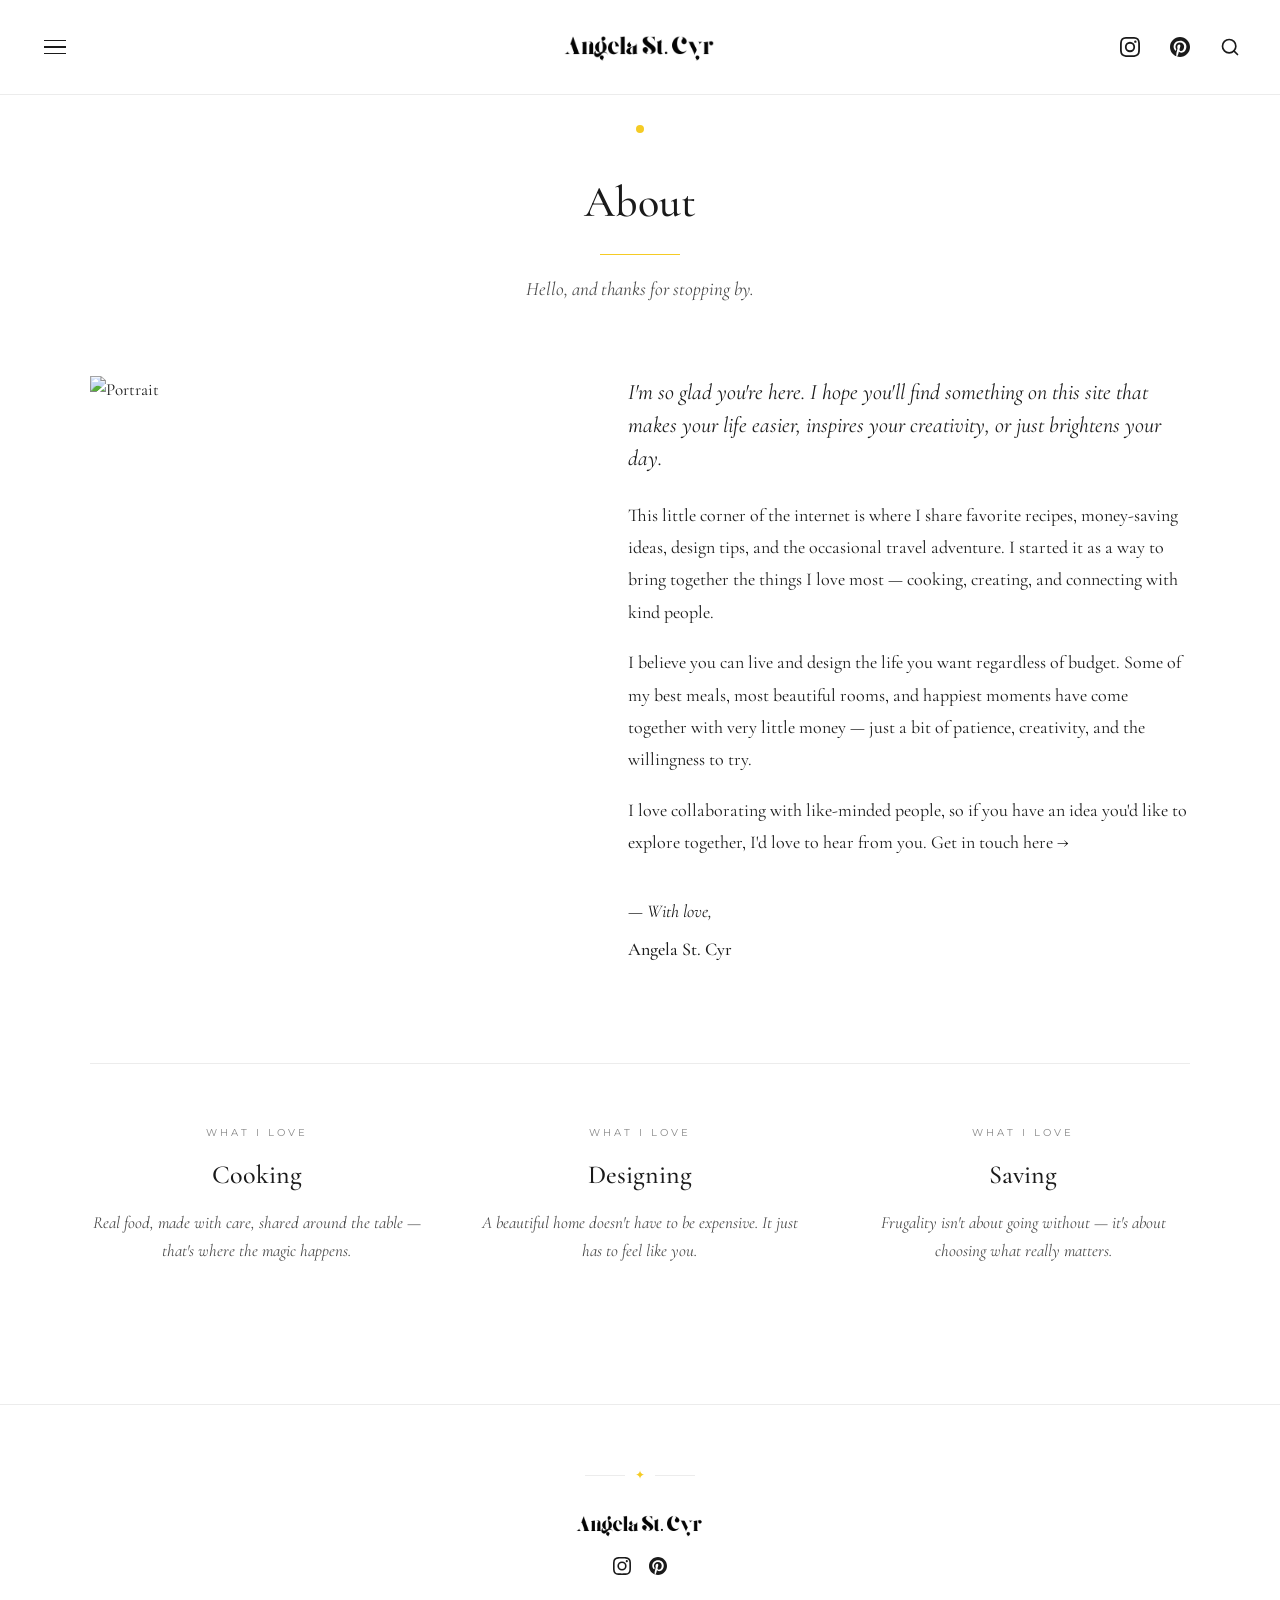
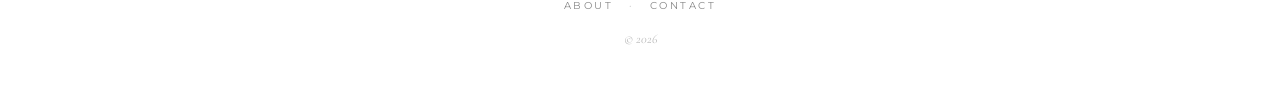
==== about.html @ c0035cd7 "first commit" ====
<!DOCTYPE html>
<html lang="en">
<head>
<meta charset="UTF-8">
<meta name="viewport" content="width=device-width, initial-scale=1.0">
<title>About — Angela St. Cyr</title>
<link rel="preconnect" href="https://fonts.googleapis.com">
<link rel="preconnect" href="https://fonts.gstatic.com" crossorigin>
<link href="https://fonts.googleapis.com/css2?family=Cormorant+Garamond:ital,wght@0,400;0,500;0,600;0,700;1,400;1,500&family=Montserrat:wght@300;400;500&display=swap" rel="stylesheet">
<link rel="stylesheet" href="css/style.css">
</head>
<body>

<div class="scroll-progress" id="scrollProgress"></div>

<header class="site-header">
  <button class="menu-toggle" onclick="openSideMenu()" aria-label="Open menu">
    <span></span><span></span><span></span>
  </button>
  <a href="index.html" data-site-logo class="site-logo">Beautiful Things</a>
  <div class="header-icons">
    <a data-social="instagram" href="#" target="_blank" rel="noopener" aria-label="Instagram">
      <svg width="20" height="20" viewBox="0 0 24 24" fill="currentColor">
        <path d="M12 2.163c3.204 0 3.584.012 4.85.07 3.252.148 4.771 1.691 4.919 4.919.058 1.265.069 1.645.069 4.849 0 3.205-.012 3.584-.069 4.849-.149 3.225-1.664 4.771-4.919 4.919-1.266.058-1.644.07-4.85.07-3.204 0-3.584-.012-4.849-.07-3.26-.149-4.771-1.699-4.919-4.92-.058-1.265-.07-1.644-.07-4.849 0-3.204.013-3.583.07-4.849.149-3.227 1.664-4.771 4.919-4.919 1.266-.057 1.645-.069 4.849-.069zM12 0C8.741 0 8.333.014 7.053.072 2.695.272.273 2.69.073 7.052.014 8.333 0 8.741 0 12c0 3.259.014 3.668.072 4.948.2 4.358 2.618 6.78 6.98 6.98C8.333 23.986 8.741 24 12 24c3.259 0 3.668-.014 4.948-.072 4.354-.2 6.782-2.618 6.979-6.98.059-1.28.073-1.689.073-4.948 0-3.259-.014-3.667-.072-4.947-.196-4.354-2.617-6.78-6.979-6.98C15.668.014 15.259 0 12 0zm0 5.838a6.162 6.162 0 100 12.324 6.162 6.162 0 000-12.324zM12 16a4 4 0 110-8 4 4 0 010 8zm6.406-11.845a1.44 1.44 0 100 2.881 1.44 1.44 0 000-2.881z"/>
      </svg>
    </a>
    <a data-social="pinterest" href="#" target="_blank" rel="noopener" aria-label="Pinterest">
      <svg width="20" height="20" viewBox="0 0 24 24" fill="currentColor">
        <path d="M12 0C5.373 0 0 5.372 0 12c0 5.084 3.163 9.426 7.627 11.174-.105-.949-.2-2.405.042-3.441.218-.937 1.407-5.965 1.407-5.965s-.359-.719-.359-1.782c0-1.668.967-2.914 2.171-2.914 1.023 0 1.518.769 1.518 1.69 0 1.029-.655 2.568-.994 3.995-.283 1.194.599 2.169 1.777 2.169 2.133 0 3.772-2.249 3.772-5.495 0-2.873-2.064-4.882-5.012-4.882-3.414 0-5.418 2.561-5.418 5.207 0 1.031.397 2.138.893 2.738.098.119.112.224.083.345l-.333 1.36c-.053.22-.174.267-.402.161-1.499-.698-2.436-2.889-2.436-4.649 0-3.785 2.75-7.262 7.929-7.262 4.163 0 7.398 2.967 7.398 6.931 0 4.136-2.607 7.464-6.227 7.464-1.216 0-2.359-.631-2.75-1.378l-.748 2.853c-.271 1.043-1.002 2.35-1.492 3.146C9.57 23.812 10.763 24 12 24c6.627 0 12-5.373 12-12S18.627 0 12 0z"/>
      </svg>
    </a>
    <a href="recipes.html" aria-label="Search">
      <svg width="20" height="20" viewBox="0 0 24 24" fill="none" stroke="currentColor" stroke-width="2" stroke-linecap="round" stroke-linejoin="round">
        <circle cx="11" cy="11" r="8"></circle>
        <line x1="21" y1="21" x2="16.65" y2="16.65"></line>
      </svg>
    </a>
  </div>
</header>

<section class="page-hero">
  <h1>About</h1>
  <div class="page-underline"></div>
  <p class="page-subtitle">Hello, and thanks for stopping by.</p>
</section>

<main class="about-main">
  <div class="about-layout">
    <div class="about-image">
      <img id="aboutImage" src="" alt="Portrait">
    </div>

    <div class="about-text">
      <p class="about-lead" id="aboutLead">
        I'm so glad you're here. I hope you'll find something on this site that makes your life easier, inspires your creativity, or just brightens your day.
      </p>

      <p>
        This little corner of the internet is where I share favorite recipes, money-saving ideas, design tips, and the occasional travel adventure. I started it as a way to bring together the things I love most — cooking, creating, and connecting with kind people.
      </p>

      <p>
        I believe you can live and design the life you want regardless of budget. Some of my best meals, most beautiful rooms, and happiest moments have come together with very little money — just a bit of patience, creativity, and the willingness to try.
      </p>

      <p>
        I love collaborating with like-minded people, so if you have an idea you'd like to explore together, I'd love to hear from you. <a href="contact.html">Get in touch here →</a>
      </p>

      <div class="about-signature">
        <p class="signature-text">— With love,</p>
        <p class="signature-name" id="signatureName">Angela</p>
      </div>
    </div>
  </div>

  <div class="about-values">
    <div class="value-item">
      <p class="value-eyebrow">what I love</p>
      <h3 class="value-title">Cooking</h3>
      <p class="value-text">Real food, made with care, shared around the table — that's where the magic happens.</p>
    </div>
    <div class="value-item">
      <p class="value-eyebrow">what I love</p>
      <h3 class="value-title">Designing</h3>
      <p class="value-text">A beautiful home doesn't have to be expensive. It just has to feel like you.</p>
    </div>
    <div class="value-item">
      <p class="value-eyebrow">what I love</p>
      <h3 class="value-title">Saving</h3>
      <p class="value-text">Frugality isn't about going without — it's about choosing what really matters.</p>
    </div>
  </div>
</main>

<footer class="site-footer">
  <div class="container">
    <div class="footer-ornament">
      <span class="line"></span>
      <span class="mark">✦</span>
      <span class="line"></span>
    </div>
    <p data-footer-logo class="footer-logo">Angela St. Cyr</p>
    <div class="footer-social">
      <a data-social="instagram" href="#" target="_blank" rel="noopener" aria-label="Instagram">
        <svg width="18" height="18" viewBox="0 0 24 24" fill="currentColor">
          <path d="M12 2.163c3.204 0 3.584.012 4.85.07 3.252.148 4.771 1.691 4.919 4.919.058 1.265.069 1.645.069 4.849 0 3.205-.012 3.584-.069 4.849-.149 3.225-1.664 4.771-4.919 4.919-1.266.058-1.644.07-4.85.07-3.204 0-3.584-.012-4.849-.07-3.26-.149-4.771-1.699-4.919-4.92-.058-1.265-.07-1.644-.07-4.849 0-3.204.013-3.583.07-4.849.149-3.227 1.664-4.771 4.919-4.919 1.266-.057 1.645-.069 4.849-.069zM12 0C8.741 0 8.333.014 7.053.072 2.695.272.273 2.69.073 7.052.014 8.333 0 8.741 0 12c0 3.259.014 3.668.072 4.948.2 4.358 2.618 6.78 6.98 6.98C8.333 23.986 8.741 24 12 24c3.259 0 3.668-.014 4.948-.072 4.354-.2 6.782-2.618 6.979-6.98.059-1.28.073-1.689.073-4.948 0-3.259-.014-3.667-.072-4.947-.196-4.354-2.617-6.78-6.979-6.98C15.668.014 15.259 0 12 0zm0 5.838a6.162 6.162 0 100 12.324 6.162 6.162 0 000-12.324zM12 16a4 4 0 110-8 4 4 0 010 8zm6.406-11.845a1.44 1.44 0 100 2.881 1.44 1.44 0 000-2.881z"/>
        </svg>
      </a>
      <a data-social="pinterest" href="#" target="_blank" rel="noopener" aria-label="Pinterest">
        <svg width="18" height="18" viewBox="0 0 24 24" fill="currentColor">
          <path d="M12 0C5.373 0 0 5.372 0 12c0 5.084 3.163 9.426 7.627 11.174-.105-.949-.2-2.405.042-3.441.218-.937 1.407-5.965 1.407-5.965s-.359-.719-.359-1.782c0-1.668.967-2.914 2.171-2.914 1.023 0 1.518.769 1.518 1.69 0 1.029-.655 2.568-.994 3.995-.283 1.194.599 2.169 1.777 2.169 2.133 0 3.772-2.249 3.772-5.495 0-2.873-2.064-4.882-5.012-4.882-3.414 0-5.418 2.561-5.418 5.207 0 1.031.397 2.138.893 2.738.098.119.112.224.083.345l-.333 1.36c-.053.22-.174.267-.402.161-1.499-.698-2.436-2.889-2.436-4.649 0-3.785 2.75-7.262 7.929-7.262 4.163 0 7.398 2.967 7.398 6.931 0 4.136-2.607 7.464-6.227 7.464-1.216 0-2.359-.631-2.75-1.378l-.748 2.853c-.271 1.043-1.002 2.35-1.492 3.146C9.57 23.812 10.763 24 12 24c6.627 0 12-5.373 12-12S18.627 0 12 0z"/>
        </svg>
      </a>
    </div>
    <div class="footer-links">
      <a href="about.html">About</a>
      <span class="footer-sep">·</span>
      <a href="contact.html">Contact</a>
    </div>
    <p class="footer-text">© 2026</p>
  </div>
</footer>

<script src="js/site.js"></script>
<script>injectSideMenu('about');</script>
<script>
fetch('recipes.json').then(r => r.json()).then(data => {
  const s = data.site || {};
  applySiteInfo(s);
  if (s.intro_image) document.getElementById('aboutImage').src = s.intro_image;
  if (s.author) document.getElementById('signatureName').textContent = s.author;
});
</script>

</body>
</html>
---- css/style.css ----
/* ===== Base ===== */
:root {
  --bg: #ffffff;
  --bg-soft: #f6f6f6;
  --text: #1a1a1a;
  --text-soft: #4a4a4a;
  --muted: #888;
  --soft: #bbb;
  --border: #ececec;
  --yellow: #f5cb24;
  --yellow-dark: #c9a206;
  --link: #4a9b9b;
  --serif: 'Cormorant Garamond', Georgia, 'Times New Roman', serif;
  --display: 'Cormorant Garamond', Georgia, serif;
  --sans: 'Montserrat', -apple-system, BlinkMacSystemFont, sans-serif;
}

/* ===== Page fade-in animation ===== */
@keyframes fadeInUp {
  from { opacity: 0; transform: translateY(8px); }
  to { opacity: 1; transform: translateY(0); }
}

@keyframes fadeIn {
  from { opacity: 0; }
  to { opacity: 1; }
}

@keyframes growUnderline {
  from { width: 0; }
  to { width: 60px; }
}

@keyframes floatBadge {
  0%, 100% { transform: translateY(0); }
  50% { transform: translateY(-6px); }
}

body {
  animation: fadeIn 0.6s ease-out;
}

/* ===== Scroll to top button ===== */
.scroll-top-btn {
  position: fixed;
  bottom: 30px;
  right: 30px;
  width: 44px;
  height: 44px;
  border-radius: 50%;
  background: var(--yellow);
  color: var(--text);
  border: none;
  cursor: pointer;
  display: flex;
  align-items: center;
  justify-content: center;
  box-shadow: 0 6px 20px rgba(245, 203, 36, 0.35);
  opacity: 0;
  pointer-events: none;
  transition: all 0.3s ease;
  z-index: 90;
}

.scroll-top-btn.visible {
  opacity: 1;
  pointer-events: auto;
}

.scroll-top-btn:hover {
  background: var(--yellow-dark);
  transform: translateY(-3px);
  box-shadow: 0 8px 22px rgba(201, 162, 6, 0.45);
}

/* ===== Scroll progress bar ===== */
.scroll-progress {
  position: fixed;
  top: 0;
  left: 0;
  height: 2px;
  background: var(--yellow);
  width: 0;
  z-index: 200;
  transition: width 0.1s ease-out;
}

/* ===== Decorative dotted divider ===== */
.dot-divider {
  display: flex;
  align-items: center;
  justify-content: center;
  gap: 8px;
  margin: 20px auto;
}

.dot-divider .dot {
  width: 5px;
  height: 5px;
  border-radius: 50%;
  background: var(--yellow);
}

.dot-divider .dot.outer {
  background: transparent;
  border: 1px solid var(--yellow);
}

.dot-divider .line {
  width: 50px;
  height: 1px;
  background: var(--border);
}

/* ===== Floating "Hi, I'm Angela" badge on home banner ===== */
.welcome-banner-image {
  position: relative;
}

.banner-badge {
  position: absolute;
  bottom: -28px;
  right: -10px;
  background: var(--yellow);
  color: var(--text);
  padding: 14px 22px;
  font-family: var(--display);
  font-size: 18px;
  font-weight: 500;
  font-style: italic;
  border-radius: 50%;
  width: 110px;
  height: 110px;
  display: flex;
  align-items: center;
  justify-content: center;
  text-align: center;
  line-height: 1.15;
  box-shadow: 0 8px 24px rgba(245, 203, 36, 0.35);
  animation: floatBadge 3.5s ease-in-out infinite;
  transform-origin: center;
  transition: transform 0.3s;
  z-index: 2;
}

.banner-badge:hover {
  animation-play-state: paused;
  transform: scale(1.05) rotate(-3deg);
}

/* ===== Decorative corner brackets on hero images ===== */
.intro-image-wrap {
  position: relative;
}

.intro-image-wrap::before,
.intro-image-wrap::after {
  content: "";
  position: absolute;
  width: 28px;
  height: 28px;
  border: 2px solid var(--yellow);
  z-index: 2;
  transition: all 0.4s ease;
}

.intro-image-wrap::before {
  top: -10px;
  left: -10px;
  border-right: none;
  border-bottom: none;
}

.intro-image-wrap::after {
  bottom: -10px;
  right: -10px;
  border-left: none;
  border-top: none;
}

.intro-image-wrap:hover::before {
  top: -14px;
  left: -14px;
  width: 36px;
  height: 36px;
}

.intro-image-wrap:hover::after {
  bottom: -14px;
  right: -14px;
  width: 36px;
  height: 36px;
}

/* ===== Quote mark behind blurbs ===== */
.intro-blurb,
.welcome-blurb,
.contact-lead {
  position: relative;
}

.intro-blurb::before,
.welcome-blurb::before {
  content: "";
  position: absolute;
  top: -10px;
  left: 50%;
  transform: translateX(-50%);
  width: 30px;
  height: 1px;
  background: var(--yellow);
  opacity: 0.6;
}

/* ===== Recipe card hover overlay with yellow accent ===== */
.recipe-card-image {
  position: relative;
}

.recipe-card-image::after {
  content: "";
  position: absolute;
  inset: 0;
  background: linear-gradient(180deg, transparent 60%, rgba(245, 203, 36, 0.15) 100%);
  opacity: 0;
  transition: opacity 0.4s;
  pointer-events: none;
}

.recipe-card:hover .recipe-card-image::after {
  opacity: 1;
}

.recipe-card-view-tag {
  position: absolute;
  bottom: 16px;
  left: 50%;
  transform: translate(-50%, 12px);
  background: var(--yellow);
  color: var(--text);
  padding: 7px 18px;
  font-family: var(--sans);
  font-size: 9px;
  letter-spacing: 2.5px;
  text-transform: uppercase;
  font-weight: 500;
  opacity: 0;
  transition: all 0.3s ease;
  white-space: nowrap;
  z-index: 1;
}

.recipe-card:hover .recipe-card-view-tag {
  opacity: 1;
  transform: translate(-50%, 0);
}

/* ===== Yellow side accent bar on tip box ===== */
.post-tip {
  position: relative;
  overflow: hidden;
}

.post-tip::before {
  content: "✦";
  position: absolute;
  top: 14px;
  right: 18px;
  color: var(--yellow);
  font-size: 18px;
  opacity: 0.7;
}

/* ===== Sidebar author name with yellow underline ===== */
.sidebar-author {
  position: relative;
  display: inline-block;
  padding-bottom: 8px;
}

.sidebar-author::after {
  content: "";
  position: absolute;
  bottom: 0;
  left: 0;
  width: 30px;
  height: 1.5px;
  background: var(--yellow);
}

/* ===== Decorative footer ornament ===== */
.footer-ornament {
  display: flex;
  justify-content: center;
  align-items: center;
  gap: 10px;
  margin-bottom: 24px;
}

.footer-ornament .line {
  width: 40px;
  height: 1px;
  background: var(--border);
}

.footer-ornament .mark {
  color: var(--yellow);
  font-size: 12px;
}

/* ===== Side menu yellow accent on hover ===== */
.side-menu-nav a {
  position: relative;
  padding: 4px 18px;
}

.side-menu-nav a::before {
  content: "";
  position: absolute;
  left: 0;
  top: 50%;
  transform: translateY(-50%);
  width: 0;
  height: 6px;
  background: var(--yellow);
  transition: width 0.3s ease;
  border-radius: 3px;
  opacity: 0;
}

.side-menu-nav a:hover::before,
.side-menu-nav a.active::before {
  width: 6px;
  opacity: 1;
}

/* ===== Flexible recipe sections ===== */
.post-description {
  font-family: var(--display);
  font-style: italic;
  font-size: 20px;
  color: var(--text-soft);
  margin-bottom: 30px;
  line-height: 1.5;
}

.post-paragraph {
  font-family: var(--display);
  font-size: 18px;
  line-height: 1.85;
  color: var(--text);
  margin-bottom: 22px;
}

.post-section-heading {
  font-family: var(--display);
  font-size: 24px;
  font-weight: 500;
  color: var(--text);
  margin: 32px 0 18px;
  padding-bottom: 8px;
  position: relative;
  display: inline-block;
}

.post-section-heading::after {
  content: "";
  position: absolute;
  bottom: 0;
  left: 0;
  width: 40px;
  height: 2px;
  background: var(--yellow);
}

.ingredients-list { list-style: none; margin: 0 0 26px; }

.instructions-list {
  list-style: none;
  counter-reset: none;
  margin: 0 0 26px;
}

/* Manual numbering since steps now span multiple lists */
.instructions-list li {
  padding: 14px 0 14px 44px;
  position: relative;
  font-size: 17px;
  line-height: 1.7;
  border-bottom: 1px solid var(--border);
  font-family: var(--display);
}

.instructions-list li::before {
  content: attr(data-step);
  position: absolute;
  left: 0;
  top: 16px;
  width: 28px;
  height: 28px;
  background: var(--yellow);
  color: var(--text);
  border-radius: 50%;
  display: flex;
  align-items: center;
  justify-content: center;
  font-family: var(--display);
  font-size: 14px;
  font-weight: 600;
}

/* ===== Tag chips at the bottom of recipes ===== */
.post-tags {
  margin-top: 36px;
  padding-top: 24px;
  border-top: 1px solid var(--border);
  display: flex;
  flex-wrap: wrap;
  gap: 8px;
}

.post-tag {
  font-family: var(--sans);
  font-size: 10px;
  letter-spacing: 2px;
  text-transform: uppercase;
  color: var(--text-soft);
  background: var(--bg-soft);
  padding: 6px 14px;
  border-radius: 20px;
  transition: all 0.2s;
}

.post-tag:hover {
  background: var(--yellow);
  color: var(--text);
}

/* ===== Section page-title underline animation ===== */
.page-underline,
.post-underline,
.intro-yellow-bar,
.recipe-card-underline {
  position: relative;
  overflow: hidden;
}

/* Subtle yellow shimmer on intro yellow-bar */
.intro-yellow-bar {
  width: 60px;
  height: 2px;
  background: var(--yellow);
  margin: 0 auto 40px;
  position: relative;
}

.intro-yellow-bar::after {
  content: "";
  position: absolute;
  top: 0;
  left: -100%;
  width: 100%;
  height: 100%;
  background: linear-gradient(90deg, transparent, rgba(255, 255, 255, 0.6), transparent);
  animation: shimmer 3s ease-in-out infinite;
}

@keyframes shimmer {
  0% { left: -100%; }
  60%, 100% { left: 100%; }
}

.intro-main > *,
.welcome-banner > *,
.feed-main,
.page-hero > *,
.about-main,
.contact-main,
#recipeMain > * {
  animation: fadeInUp 0.7s ease-out backwards;
}

.intro-main > *:nth-child(1) { animation-delay: 0.05s; }
.intro-main > *:nth-child(2) { animation-delay: 0.15s; }
.intro-main > *:nth-child(3) { animation-delay: 0.25s; }
.intro-main > *:nth-child(4) { animation-delay: 0.35s; }
.intro-main > *:nth-child(5) { animation-delay: 0.45s; }
.intro-main > *:nth-child(6) { animation-delay: 0.55s; }

* { box-sizing: border-box; margin: 0; padding: 0; }

body {
  font-family: var(--serif);
  background: var(--bg);
  color: var(--text);
  line-height: 1.7;
  font-size: 17px;
  font-weight: 400;
  -webkit-font-smoothing: antialiased;
}

.container {
  max-width: 1280px;
  margin: 0 auto;
  padding: 0 40px;
}

a { color: var(--text); text-decoration: none; transition: color 0.2s; }
a:hover { color: var(--yellow-dark); }

img { max-width: 100%; display: block; }

/* ===== Yellow accent helpers ===== */
.recipe-card:hover .recipe-card-underline {
  width: 80px;
  background: var(--yellow);
}
.recipe-card-underline {
  transition: width 0.3s ease;
}
.recipe-card:hover .recipe-card-title {
  color: var(--yellow-dark);
}
.recipe-card-title { transition: color 0.2s; }

/* ===== Site Header (hamburger + logo + icons) ===== */
.site-header {
  background: var(--bg);
  padding: 28px 36px;
  display: grid;
  grid-template-columns: 1fr auto 1fr;
  align-items: center;
  position: sticky;
  top: 0;
  z-index: 50;
  border-bottom: 1px solid var(--border);
}

.menu-toggle {
  background: none;
  border: none;
  cursor: pointer;
  padding: 8px;
  display: flex;
  flex-direction: column;
  gap: 5px;
  width: 32px;
  justify-self: start;
}

.menu-toggle span {
  display: block;
  width: 22px;
  height: 1.5px;
  background: var(--text);
  transition: all 0.3s;
}

.site-logo {
  text-align: center;
  line-height: 1;
  display: flex;
  align-items: center;
  justify-content: center;
}

.site-logo img {
  max-height: 38px;
  width: auto;
  display: block;
}

.header-icons {
  display: flex;
  gap: 22px;
  align-items: center;
  justify-self: end;
}

.header-icons a, .header-icons button {
  color: var(--text);
  background: none;
  border: none;
  cursor: pointer;
  padding: 4px;
  display: flex;
  align-items: center;
  transition: color 0.2s;
}

.header-icons a:hover, .header-icons button:hover {
  color: var(--yellow-dark);
}

/* ===== Slide-out Side Menu ===== */
.side-menu {
  position: fixed;
  top: 0;
  left: 0;
  height: 100vh;
  width: min(780px, 100vw);
  background: var(--bg);
  z-index: 100;
  transform: translateX(-100%);
  transition: transform 0.4s cubic-bezier(0.77, 0, 0.175, 1);
  display: flex;
  flex-direction: column;
  overflow-y: auto;
}

.side-menu.open { transform: translateX(0); }

.side-menu-overlay {
  position: fixed;
  inset: 0;
  background: rgba(0, 0, 0, 0.3);
  z-index: 99;
  opacity: 0;
  pointer-events: none;
  transition: opacity 0.4s;
}

.side-menu-overlay.open {
  opacity: 1;
  pointer-events: auto;
}

.side-menu-close {
  background: none;
  border: none;
  cursor: pointer;
  font-size: 30px;
  color: var(--text);
  padding: 4px 12px;
  margin: 26px 0 0 26px;
  font-family: inherit;
  font-weight: 300;
  line-height: 1;
  align-self: flex-start;
  transition: color 0.2s;
}

.side-menu-close:hover { color: var(--yellow-dark); }

.side-menu-body {
  flex: 1;
  display: grid;
  grid-template-columns: 1fr 1fr;
  gap: 40px;
  padding: 30px 40px 40px;
  align-items: center;
}

.side-menu-nav {
  display: flex;
  flex-direction: column;
  align-items: center;
  justify-content: center;
  gap: 18px;
}

.side-menu-nav a {
  font-family: var(--display);
  font-size: 26px;
  font-weight: 400;
  color: var(--text);
  letter-spacing: 0.3px;
  transition: color 0.2s;
}

.side-menu-nav a:hover, .side-menu-nav a.active {
  color: var(--yellow-dark);
}

/* About card on the right side of the menu */
.side-menu-about {
  display: flex;
  flex-direction: column;
  align-items: center;
  text-align: center;
  padding: 0 10px;
}

.side-menu-about-image {
  width: 100%;
  max-width: 240px;
  aspect-ratio: 1 / 1;
  overflow: hidden;
  border-radius: 50%;
  margin-bottom: 22px;
  background: var(--bg-soft);
}

.side-menu-about-image img {
  width: 100%;
  height: 100%;
  object-fit: cover;
}

.side-menu-about-name {
  font-family: var(--display);
  font-size: 22px;
  font-weight: 500;
  color: var(--text);
  margin-bottom: 4px;
}

.side-menu-about-eyebrow {
  font-family: var(--sans);
  font-size: 10px;
  letter-spacing: 3px;
  text-transform: uppercase;
  color: var(--muted);
  margin-bottom: 14px;
}

.side-menu-about-bio {
  font-family: var(--display);
  font-style: italic;
  font-size: 15px;
  line-height: 1.55;
  color: var(--text-soft);
  margin-bottom: 18px;
  max-width: 240px;
}

.side-menu-about-yellow-bar {
  width: 40px;
  height: 2px;
  background: var(--yellow);
  margin-bottom: 18px;
}

.side-menu-about-links {
  display: flex;
  flex-direction: column;
  gap: 8px;
  margin-top: 4px;
}

.side-menu-about-links a {
  font-family: var(--sans);
  font-size: 10px;
  letter-spacing: 2.5px;
  text-transform: uppercase;
  color: var(--text);
  border-bottom: 1px solid transparent;
  padding-bottom: 2px;
  transition: all 0.2s;
}

.side-menu-about-links a:hover {
  color: var(--yellow-dark);
  border-color: var(--yellow);
}

.side-menu-about-social {
  display: flex;
  gap: 14px;
  margin-top: 14px;
}

.side-menu-about-social a {
  color: var(--text);
  display: flex;
  transition: color 0.2s;
}

.side-menu-about-social a:hover { color: var(--yellow-dark); }

/* ===== Intro / Splash Page ===== */
.intro-page {
  background: var(--bg);
  min-height: 100vh;
  display: flex;
  flex-direction: column;
}

.intro-header {
  padding: 36px 40px 0;
  text-align: center;
}

.intro-logo {
  display: inline-flex;
  align-items: center;
  justify-content: center;
  line-height: 1;
}

.intro-logo img {
  max-height: 60px;
  width: auto;
  max-width: 90vw;
  display: block;
}

.intro-logo .logo-amp {
  font-style: italic;
  font-weight: 400;
}

.intro-main {
  flex: 1;
  display: flex;
  flex-direction: column;
  align-items: center;
  justify-content: center;
  padding: 60px 40px;
  text-align: center;
}

.intro-image-wrap {
  max-width: 920px;
  width: 100%;
  margin-bottom: 50px;
}

.intro-image {
  width: 100%;
  aspect-ratio: 16 / 10;
  overflow: hidden;
}

.intro-image img {
  width: 100%;
  height: 100%;
  object-fit: cover;
}

.intro-greeting {
  font-family: var(--display);
  font-size: 38px;
  font-weight: 500;
  color: var(--text);
  margin-bottom: 24px;
  line-height: 1.2;
}

.intro-blurb {
  font-family: var(--display);
  font-size: 19px;
  line-height: 1.7;
  color: var(--text-soft);
  max-width: 640px;
  margin: 0 auto 40px;
  font-weight: 400;
}

.intro-search {
  display: flex;
  align-items: center;
  border-bottom: 1px solid var(--text);
  padding: 6px 0;
  max-width: 420px;
  width: 100%;
  margin: 0 auto 50px;
}

.intro-search input {
  flex: 1;
  border: none;
  outline: none;
  background: transparent;
  font-family: var(--serif);
  font-size: 17px;
  padding: 8px 0;
  color: var(--text);
}

.intro-search input::placeholder {
  color: var(--muted);
  font-style: italic;
}

.intro-search button {
  background: none;
  border: none;
  color: var(--text);
  cursor: pointer;
  padding: 6px;
  display: flex;
}

.enter-button {
  display: inline-block;
  font-family: var(--sans);
  font-size: 11px;
  letter-spacing: 3px;
  text-transform: uppercase;
  color: var(--text);
  background: var(--yellow);
  border: 1px solid var(--yellow);
  padding: 16px 44px;
  margin-bottom: 50px;
  transition: all 0.25s;
  font-weight: 500;
}

.enter-button:hover {
  background: var(--yellow-dark);
  border-color: var(--yellow-dark);
  color: var(--text);
  letter-spacing: 4px;
}

.intro-social {
  display: flex;
  justify-content: center;
  gap: 22px;
  margin-bottom: 30px;
}

.intro-social a {
  color: var(--text);
  display: flex;
  transition: color 0.2s;
}

.intro-social a:hover { color: var(--yellow-dark); }

/* ===== Welcome Banner (home page top) ===== */
.welcome-banner {
  text-align: center;
  padding: 60px 40px 50px;
  background: var(--bg);
}

.welcome-banner-image {
  max-width: 720px;
  margin: 0 auto 36px;
  aspect-ratio: 16 / 8;
  overflow: hidden;
}

.welcome-banner-image img {
  width: 100%;
  height: 100%;
  object-fit: cover;
}

.welcome-greeting {
  font-family: var(--display);
  font-size: 30px;
  font-weight: 500;
  margin-bottom: 16px;
  color: var(--text);
}

.welcome-blurb {
  font-family: var(--display);
  font-size: 18px;
  line-height: 1.7;
  color: var(--text-soft);
  max-width: 600px;
  margin: 0 auto;
}

/* ===== Filter Bar ===== */
.filter-bar {
  padding: 30px 0 50px;
  text-align: center;
}

.search-bar {
  position: relative;
  max-width: 420px;
  margin: 0 auto 22px;
}

.search-bar input {
  width: 100%;
  padding: 12px 40px 12px 18px;
  border: none;
  border-bottom: 1px solid var(--text);
  background: transparent;
  font-family: var(--serif);
  font-size: 16px;
  color: var(--text);
  outline: none;
}

.search-bar input::placeholder {
  color: var(--muted);
  font-style: italic;
}

.search-icon {
  position: absolute;
  right: 8px;
  top: 50%;
  transform: translateY(-50%);
  color: var(--text);
  pointer-events: none;
}

.category-filters {
  display: flex;
  flex-wrap: wrap;
  justify-content: center;
  gap: 6px;
}

.filter-chip {
  background: transparent;
  border: 1px solid var(--border);
  padding: 6px 16px;
  font-family: var(--sans);
  font-size: 10px;
  letter-spacing: 2.5px;
  text-transform: uppercase;
  color: var(--muted);
  cursor: pointer;
  transition: all 0.2s;
}

.filter-chip:hover { border-color: var(--yellow); color: var(--text); }
.filter-chip.active { background: var(--yellow); border-color: var(--yellow); color: var(--text); }

/* ===== Recipe Grid (3-column square images) ===== */
.feed-main {
  padding: 20px 40px 100px;
}

.recipe-grid {
  display: grid;
  grid-template-columns: repeat(3, 1fr);
  gap: 60px 40px;
  max-width: 1280px;
  margin: 0 auto;
}

.recipe-card {
  display: flex;
  flex-direction: column;
  text-align: center;
  cursor: pointer;
}

.recipe-card-image {
  width: 100%;
  aspect-ratio: 1 / 1;
  overflow: hidden;
  margin-bottom: 24px;
  background: var(--bg-soft);
}

.recipe-card-image img {
  width: 100%;
  height: 100%;
  object-fit: cover;
  transition: transform 0.6s ease;
}

.recipe-card:hover .recipe-card-image img {
  transform: scale(1.03);
}

.recipe-card-title {
  font-family: var(--display);
  font-size: 24px;
  font-weight: 500;
  line-height: 1.25;
  color: var(--text);
  margin-bottom: 14px;
  padding: 0 10px;
}

.recipe-card-underline {
  width: 60px;
  height: 1.5px;
  background: var(--yellow);
  margin: 0 auto 14px;
}

.recipe-card-category {
  font-family: var(--sans);
  font-size: 10px;
  letter-spacing: 2.5px;
  text-transform: uppercase;
  color: var(--text);
  font-weight: 400;
}

.no-results {
  text-align: center;
  font-family: var(--display);
  font-style: italic;
  font-size: 20px;
  color: var(--muted);
  padding: 60px 0;
  grid-column: 1 / -1;
}

/* ===== Single Post Page ===== */
.post-hero {
  width: 100%;
  max-height: 70vh;
  overflow: hidden;
  background: var(--bg-soft);
  position: relative;
}

.post-hero::before,
.post-hero::after {
  content: "";
  position: absolute;
  width: 50px;
  height: 4px;
  background: var(--yellow);
  z-index: 2;
}

.post-hero::before {
  top: 24px;
  left: 24px;
}

.post-hero::after {
  bottom: 24px;
  right: 24px;
}

.post-hero img {
  width: 100%;
  max-height: 70vh;
  object-fit: cover;
  display: block;
}

.post-title-block {
  text-align: center;
  padding: 50px 40px 30px;
  max-width: 900px;
  margin: 0 auto;
}

.post-title-block h1 {
  font-family: var(--display);
  font-size: 44px;
  font-weight: 500;
  line-height: 1.2;
  color: var(--text);
  margin-bottom: 18px;
}

.post-title-block .post-underline {
  width: 80px;
  height: 1.5px;
  background: var(--yellow);
  margin: 0 auto 18px;
}

.post-title-block .post-category {
  font-family: var(--sans);
  font-size: 11px;
  letter-spacing: 3px;
  text-transform: uppercase;
  color: var(--text);
}

.post-body {
  display: grid;
  grid-template-columns: 1fr 280px;
  gap: 80px;
  max-width: 1100px;
  margin: 0 auto;
  padding: 30px 40px 80px;
}

.post-content {
  font-family: var(--display);
  font-size: 18px;
  line-height: 1.85;
  color: var(--text);
}

.post-content p { margin-bottom: 18px; }

.post-meta-row {
  display: flex;
  gap: 24px;
  margin-bottom: 36px;
  padding-bottom: 24px;
  border-bottom: 1px solid var(--border);
  flex-wrap: wrap;
}

.post-meta-item {
  font-family: var(--sans);
  font-size: 11px;
  letter-spacing: 2px;
  text-transform: uppercase;
  color: var(--muted);
}

.post-meta-item strong {
  color: var(--text);
  font-weight: 500;
}

.ingredients-list li {
  padding: 8px 0;
  border-bottom: 1px solid var(--border);
  font-size: 16px;
  color: var(--text);
  font-family: var(--display);
}

.post-tip {
  margin: 30px 0;
  padding: 22px 26px;
  background: var(--bg-soft);
  border-left: 2px solid var(--yellow);
}

.post-tip-label {
  font-family: var(--sans);
  font-size: 10px;
  letter-spacing: 3px;
  text-transform: uppercase;
  color: var(--text);
  margin-bottom: 8px;
}

.post-tip-text {
  font-family: var(--display);
  font-style: italic;
  font-size: 17px;
  color: var(--text);
  line-height: 1.6;
}

/* ===== Post Sidebar (Most Recent Posts) ===== */
.post-sidebar {
  font-family: var(--display);
}

.sidebar-author {
  font-family: var(--display);
  font-size: 19px;
  color: var(--link);
  font-weight: 500;
  margin-bottom: 30px;
}

.sidebar-section-title {
  font-family: var(--display);
  font-size: 22px;
  font-weight: 500;
  color: var(--text);
  margin-bottom: 22px;
}

.sidebar-recent {
  display: flex;
  flex-direction: column;
  gap: 22px;
}

.sidebar-recent-item {
  display: block;
}

.sidebar-recent-image {
  width: 100%;
  aspect-ratio: 4 / 3;
  overflow: hidden;
  margin-bottom: 12px;
  background: var(--bg-soft);
}

.sidebar-recent-image img {
  width: 100%;
  height: 100%;
  object-fit: cover;
  transition: transform 0.5s;
}

.sidebar-recent-item:hover .sidebar-recent-image img {
  transform: scale(1.03);
}

.sidebar-recent-title {
  font-family: var(--display);
  font-size: 16px;
  font-weight: 500;
  color: var(--text);
  line-height: 1.3;
  margin-bottom: 6px;
}

.sidebar-recent-category {
  font-family: var(--sans);
  font-size: 9px;
  letter-spacing: 2px;
  text-transform: uppercase;
  color: var(--muted);
}

.sidebar-recent-item:hover .sidebar-recent-title {
  color: var(--link);
}

/* About / Contact pages */
.page-hero {
  text-align: center;
  padding: 70px 40px 40px;
  position: relative;
}

.page-hero::before {
  content: "";
  position: absolute;
  top: 30px;
  left: 50%;
  transform: translateX(-50%);
  width: 8px;
  height: 8px;
  background: var(--yellow);
  border-radius: 50%;
}

.page-hero h1 {
  font-family: var(--display);
  font-size: 44px;
  font-weight: 500;
  margin-bottom: 14px;
  color: var(--text);
}

.page-hero .page-underline {
  width: 80px;
  height: 1.5px;
  background: var(--yellow);
  margin: 0 auto 18px;
}

.page-hero .page-subtitle {
  font-family: var(--display);
  font-style: italic;
  font-size: 19px;
  color: var(--text-soft);
  max-width: 600px;
  margin: 0 auto;
}

/* About page */
.about-main { padding: 30px 40px 80px; }

.about-layout {
  display: grid;
  grid-template-columns: 1fr 1.2fr;
  gap: 70px;
  max-width: 1100px;
  margin: 0 auto;
  align-items: start;
}

.about-image {
  aspect-ratio: 4 / 5;
  overflow: hidden;
}

.about-image img { width: 100%; height: 100%; object-fit: cover; }

.about-text { font-family: var(--display); }

.about-text p {
  margin-bottom: 18px;
  font-size: 18px;
  color: var(--text);
  line-height: 1.8;
}

.about-text .about-lead {
  font-family: var(--display);
  font-size: 22px;
  font-style: italic;
  color: var(--text);
  margin-bottom: 24px;
  line-height: 1.5;
}

.about-signature { margin-top: 36px; }

.signature-text {
  font-family: var(--display);
  font-style: italic;
  color: var(--muted);
  font-size: 17px;
  margin-bottom: 6px !important;
}

.signature-name {
  font-family: var(--display);
  font-size: 28px;
  font-weight: 500;
  color: var(--text);
  line-height: 1;
}

.about-values {
  max-width: 1100px;
  margin: 80px auto 0;
  padding-top: 60px;
  border-top: 1px solid var(--border);
  display: grid;
  grid-template-columns: repeat(3, 1fr);
  gap: 50px;
  text-align: center;
}

.value-eyebrow {
  font-family: var(--sans);
  font-size: 10px;
  letter-spacing: 3px;
  text-transform: uppercase;
  color: var(--muted);
  margin-bottom: 12px;
}

.value-title {
  font-family: var(--display);
  font-size: 26px;
  font-weight: 500;
  color: var(--text);
  margin-bottom: 12px;
}

.value-text {
  font-family: var(--display);
  font-style: italic;
  font-size: 17px;
  color: var(--text-soft);
  line-height: 1.6;
}

/* Contact page */
.contact-main { padding: 30px 40px 80px; }

.contact-layout {
  display: grid;
  grid-template-columns: 1fr 1.3fr;
  gap: 70px;
  max-width: 1100px;
  margin: 0 auto;
}

.contact-lead {
  font-family: var(--display);
  font-size: 19px;
  font-style: italic;
  color: var(--text-soft);
  line-height: 1.6;
  margin-bottom: 36px;
}

.contact-info { display: flex; flex-direction: column; gap: 22px; }

.contact-info-item {
  padding-bottom: 18px;
  border-bottom: 1px solid var(--border);
}

.contact-label {
  font-family: var(--sans);
  font-size: 10px;
  letter-spacing: 3px;
  text-transform: uppercase;
  color: var(--muted);
  margin-bottom: 6px;
}

.contact-value {
  font-family: var(--display);
  font-size: 18px;
  color: var(--text);
}

.contact-value a {
  color: var(--text);
  border-bottom: 1px solid var(--text);
  padding-bottom: 1px;
}

.contact-value a:hover { color: var(--yellow-dark); border-color: var(--yellow); }

.contact-form {
  background: var(--bg);
  padding: 0;
}

.form-group { margin-bottom: 20px; }

.form-group label {
  display: block;
  font-family: var(--sans);
  font-size: 10px;
  letter-spacing: 2.5px;
  text-transform: uppercase;
  color: var(--muted);
  margin-bottom: 8px;
}

.form-group input,
.form-group select,
.form-group textarea {
  width: 100%;
  padding: 12px 14px;
  border: 1px solid var(--border);
  background: var(--bg);
  font-family: var(--serif);
  font-size: 16px;
  color: var(--text);
  outline: none;
  transition: border-color 0.2s;
}

.form-group select {
  cursor: pointer;
  appearance: none;
  background-image: url("data:image/svg+xml,%3Csvg xmlns='http://www.w3.org/2000/svg' width='12' height='8' viewBox='0 0 12 8'%3E%3Cpath fill='%23888' d='M6 8L0 0h12z'/%3E%3C/svg%3E");
  background-repeat: no-repeat;
  background-position: right 14px center;
  padding-right: 36px;
}

.form-group textarea { resize: vertical; min-height: 130px; }

.form-group input:focus,
.form-group select:focus,
.form-group textarea:focus {
  border-color: var(--text);
}

.contact-submit {
  font-family: var(--sans);
  font-size: 11px;
  letter-spacing: 3px;
  text-transform: uppercase;
  color: var(--text);
  background: var(--yellow);
  border: 1px solid var(--yellow);
  padding: 14px 36px;
  cursor: pointer;
  transition: all 0.25s;
  font-weight: 500;
}

.contact-submit:hover {
  background: var(--yellow-dark);
  border-color: var(--yellow-dark);
  letter-spacing: 4px;
}

.form-note {
  margin-top: 16px;
  font-family: var(--display);
  font-style: italic;
  font-size: 14px;
  color: var(--muted);
}

/* ===== Footer ===== */
.site-footer {
  background: var(--bg);
  padding: 60px 0 40px;
  text-align: center;
  margin-top: 60px;
  border-top: 1px solid var(--border);
}

.footer-logo {
  display: flex;
  justify-content: center;
  margin-bottom: 16px;
  line-height: 1;
}

.footer-logo img {
  max-height: 32px;
  width: auto;
  display: block;
}

.footer-logo .logo-amp {
  font-style: italic;
  font-weight: 400;
}

.footer-social {
  display: flex;
  justify-content: center;
  gap: 18px;
  margin-bottom: 22px;
}

.footer-social a {
  color: var(--text);
  display: flex;
  transition: color 0.2s;
}

.footer-social a:hover { color: var(--yellow-dark); }

.footer-links {
  font-family: var(--sans);
  font-size: 10px;
  letter-spacing: 2.5px;
  text-transform: uppercase;
  color: var(--muted);
  margin-bottom: 14px;
}

.footer-links a { color: var(--muted); }
.footer-links a:hover { color: var(--text); }

.footer-sep { margin: 0 10px; color: var(--soft); }

.footer-text {
  font-family: var(--display);
  font-style: italic;
  font-size: 13px;
  color: var(--soft);
}

.back-link {
  display: inline-block;
  font-family: var(--sans);
  font-size: 11px;
  letter-spacing: 3px;
  text-transform: uppercase;
  color: var(--text);
  margin: 30px 0;
  border-bottom: 1px solid var(--text);
  padding-bottom: 3px;
}

.back-link:hover { color: var(--yellow-dark); border-color: var(--yellow); }

/* ===== Responsive ===== */
@media (max-width: 900px) {
  .recipe-grid { grid-template-columns: repeat(2, 1fr); gap: 40px 28px; }
  .post-body { grid-template-columns: 1fr; gap: 50px; }
  .about-layout { grid-template-columns: 1fr; gap: 40px; }
  .about-values { grid-template-columns: 1fr; gap: 40px; }
  .contact-layout { grid-template-columns: 1fr; gap: 40px; }
}

@media (max-width: 600px) {
  .site-header { padding: 20px 20px; }
  .site-logo img { max-height: 28px; }
  .header-icons { gap: 14px; }

  .intro-logo img { max-height: 44px; }
  .intro-greeting { font-size: 26px; }
  .intro-blurb { font-size: 17px; }
  .intro-image-wrap { margin-bottom: 36px; }

  .welcome-greeting { font-size: 24px; }
  .welcome-blurb { font-size: 16px; }

  .recipe-grid { grid-template-columns: 1fr; gap: 40px; }
  .recipe-card-title { font-size: 22px; }

  .post-title-block h1 { font-size: 30px; }
  .post-title-block { padding: 36px 20px 20px; }
  .post-body { padding: 20px 20px 60px; gap: 40px; }

  .page-hero h1 { font-size: 32px; }
  .container { padding: 0 20px; }
  .feed-main { padding: 20px 20px 60px; }
  .about-main, .contact-main { padding: 30px 20px 60px; }

  .side-menu-body {
    grid-template-columns: 1fr;
    gap: 30px;
    padding: 20px 30px 40px;
  }
  .side-menu-about { order: -1; }
  .side-menu-about-image { max-width: 160px; }
  .side-menu-nav a { font-size: 22px; }
  .side-menu-nav { gap: 14px; }
}
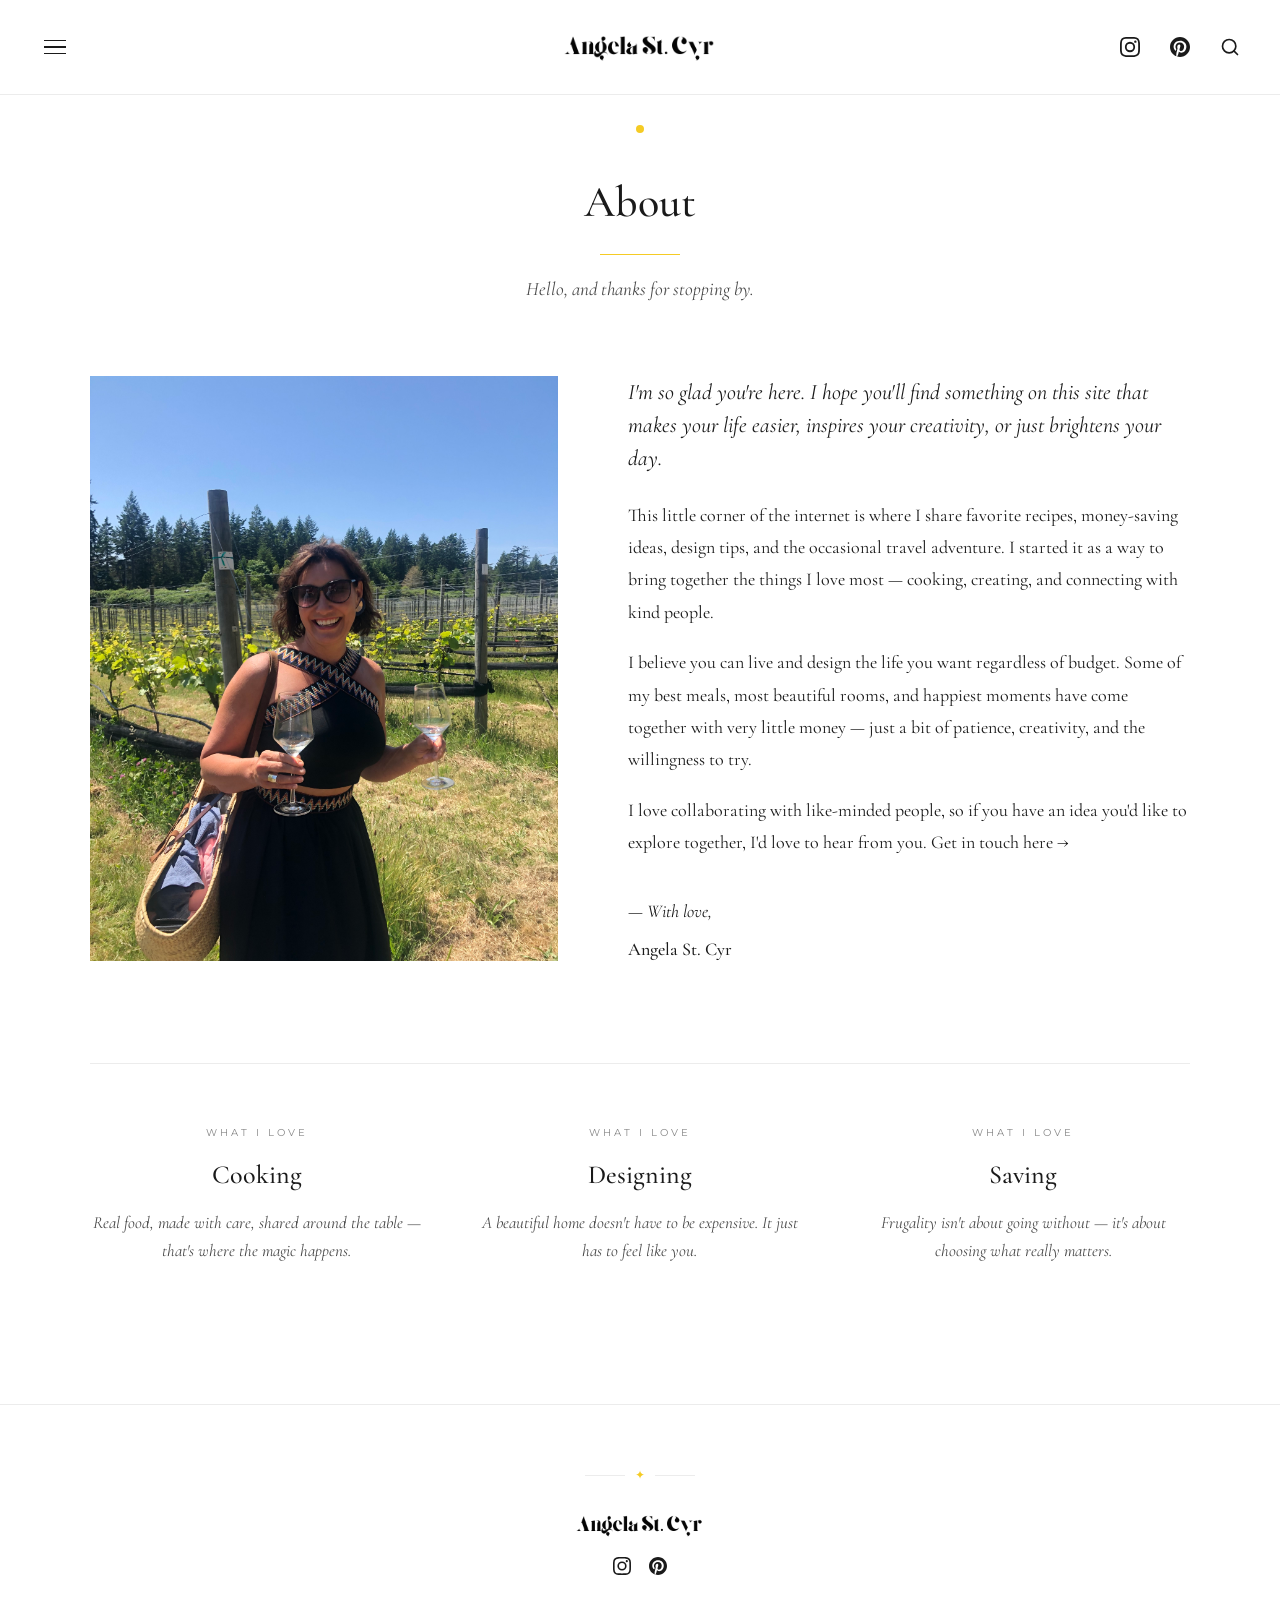
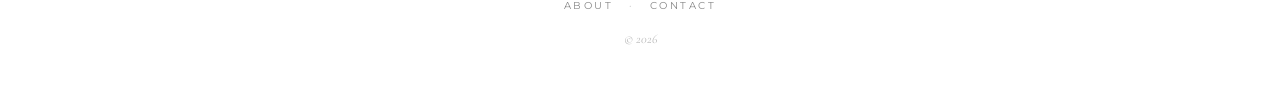
==== commit 0ba5fca6: "update2" ====
--- a/about.html
+++ b/about.html
@@ -3,11 +3,12 @@
 <head>
 <meta charset="UTF-8">
 <meta name="viewport" content="width=device-width, initial-scale=1.0">
-<title>About — Angela St. Cyr</title>
+<title>Angela St. Cyr</title>
 <link rel="preconnect" href="https://fonts.googleapis.com">
 <link rel="preconnect" href="https://fonts.gstatic.com" crossorigin>
 <link href="https://fonts.googleapis.com/css2?family=Cormorant+Garamond:ital,wght@0,400;0,500;0,600;0,700;1,400;1,500&family=Montserrat:wght@300;400;500&display=swap" rel="stylesheet">
 <link rel="stylesheet" href="css/style.css">
+<link rel="icon" href="images/favicon.webp">
 </head>
 <body>
 
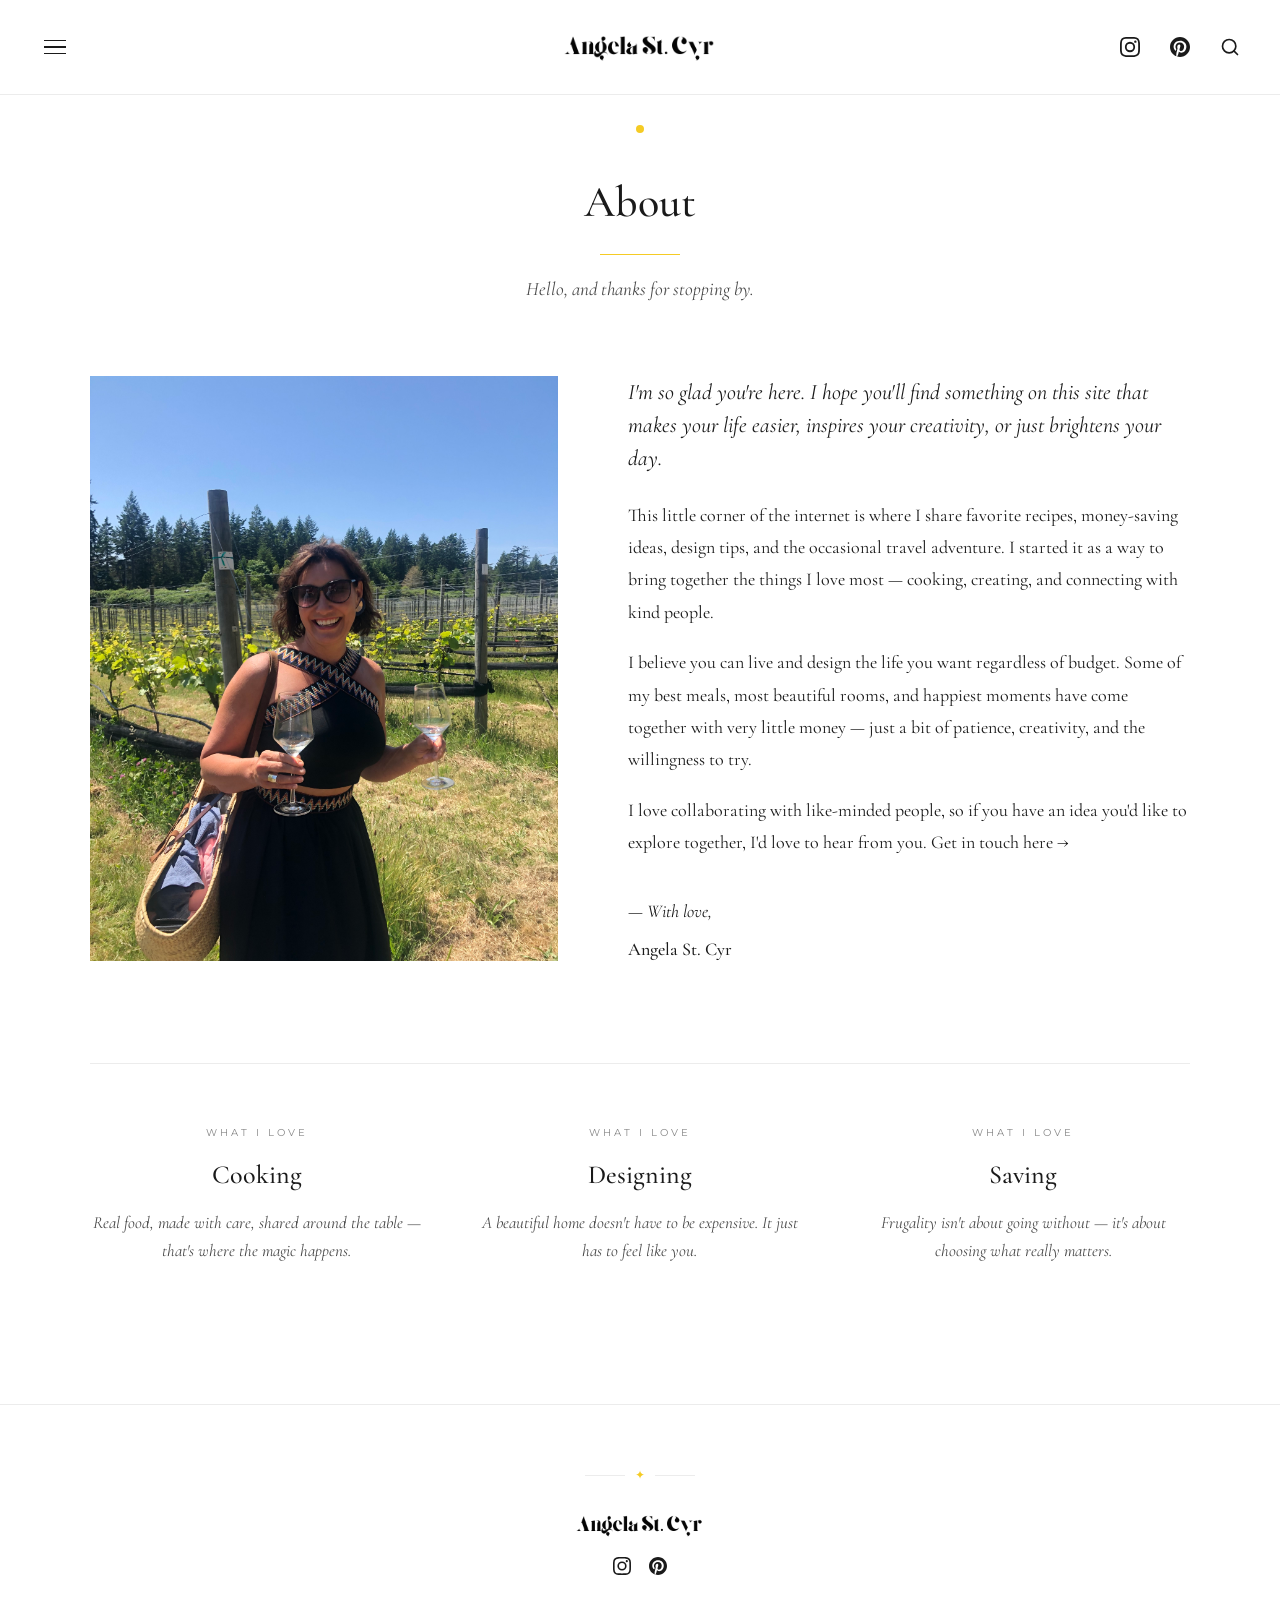
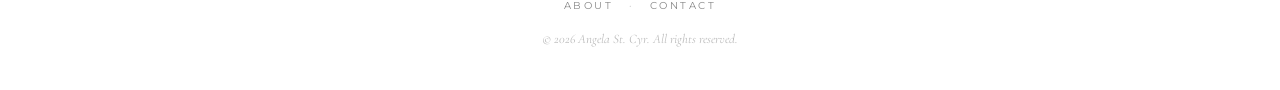
==== commit 554bba2b: "update5" ====
--- a/about.html
+++ b/about.html
@@ -119,7 +119,7 @@
       <span class="footer-sep">·</span>
       <a href="contact.html">Contact</a>
     </div>
-    <p class="footer-text">© 2026</p>
+    <p class="footer-text">© 2026 Angela St. Cyr. All rights reserved.</p>
   </div>
 </footer>
 
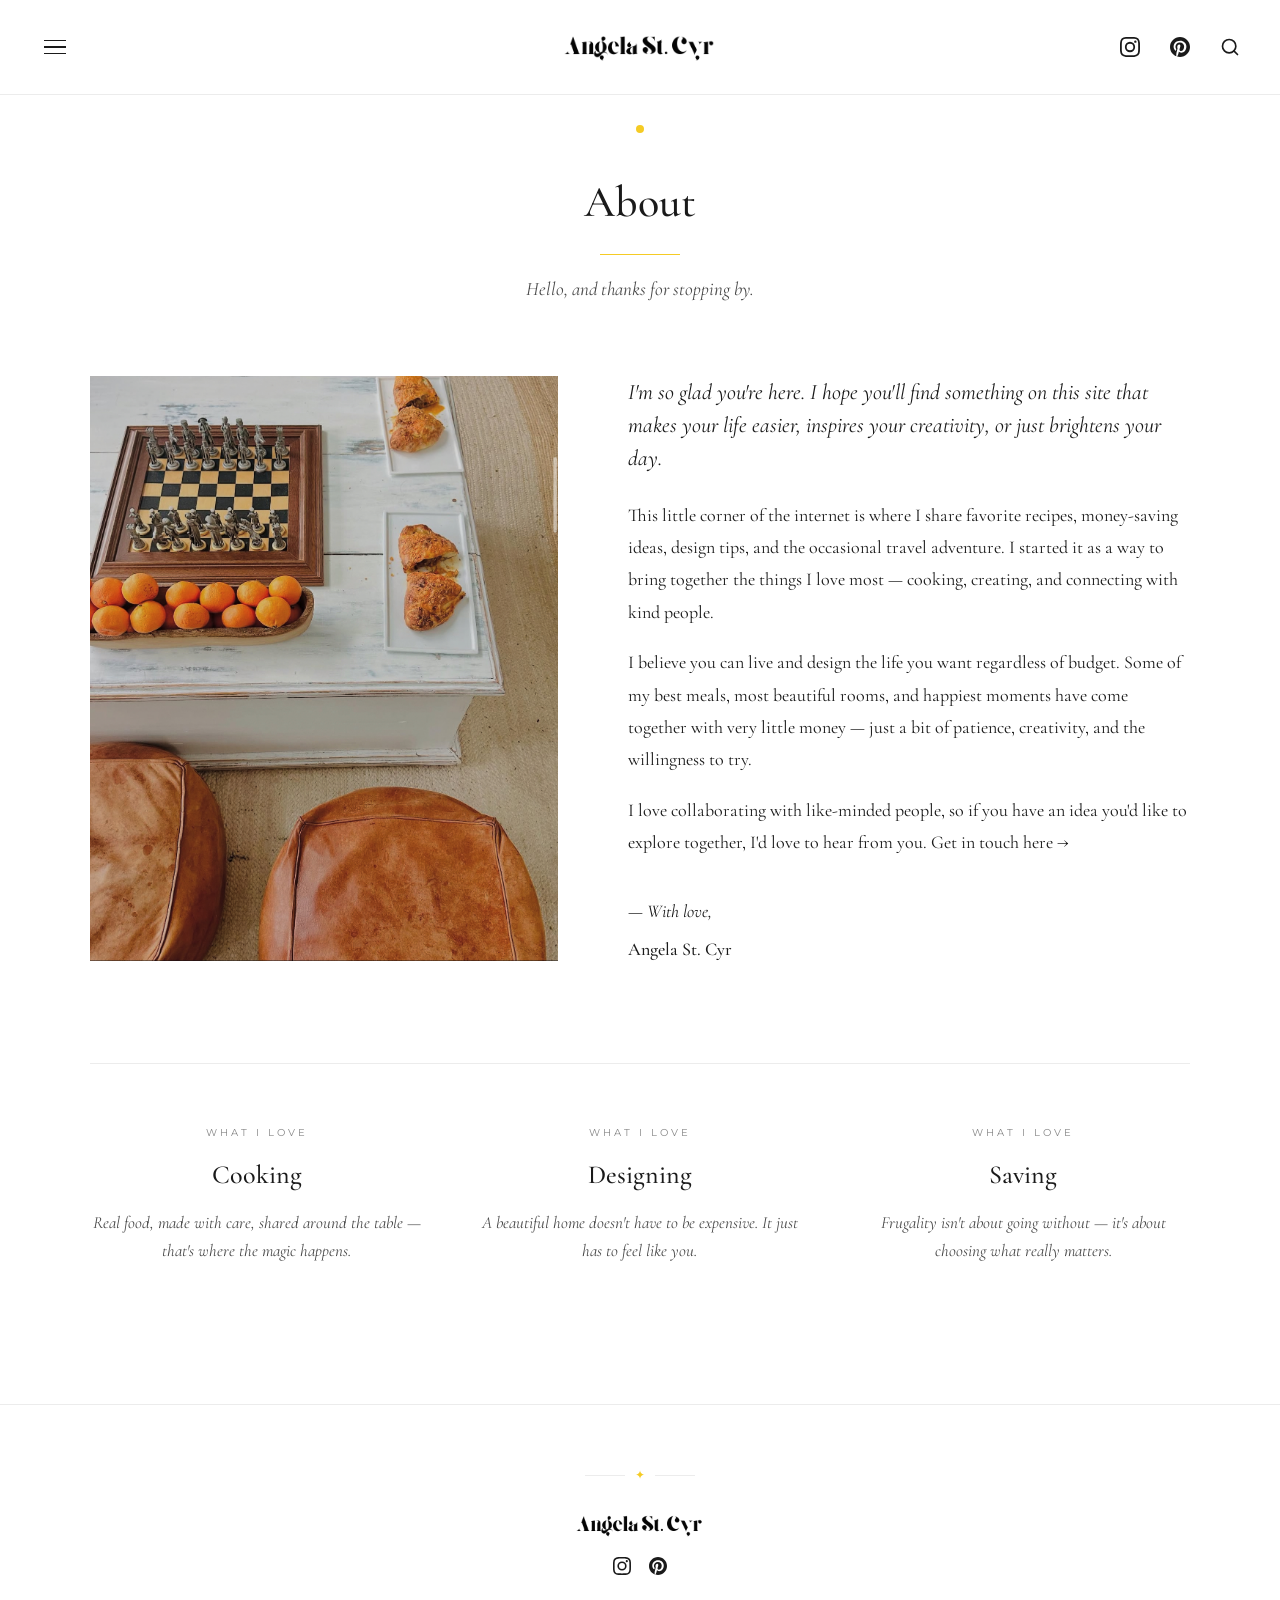
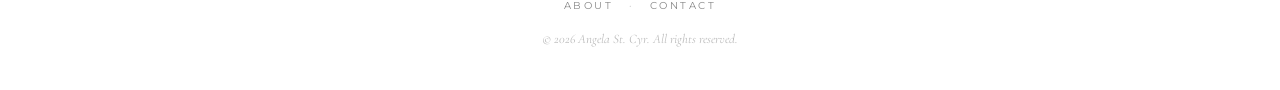
==== commit 99bd313e: "update6" ====
--- a/about.html
+++ b/about.html
@@ -48,7 +48,7 @@
 <main class="about-main">
   <div class="about-layout">
     <div class="about-image">
-      <img id="aboutImage" src="" alt="Portrait">
+      <img id="aboutImagenew" src="images/about.jpeg" alt="Portrait">
     </div>
 
     <div class="about-text">
@@ -129,7 +129,6 @@
 fetch('recipes.json').then(r => r.json()).then(data => {
   const s = data.site || {};
   applySiteInfo(s);
-  if (s.intro_image) document.getElementById('aboutImage').src = s.intro_image;
   if (s.author) document.getElementById('signatureName').textContent = s.author;
 });
 </script>
